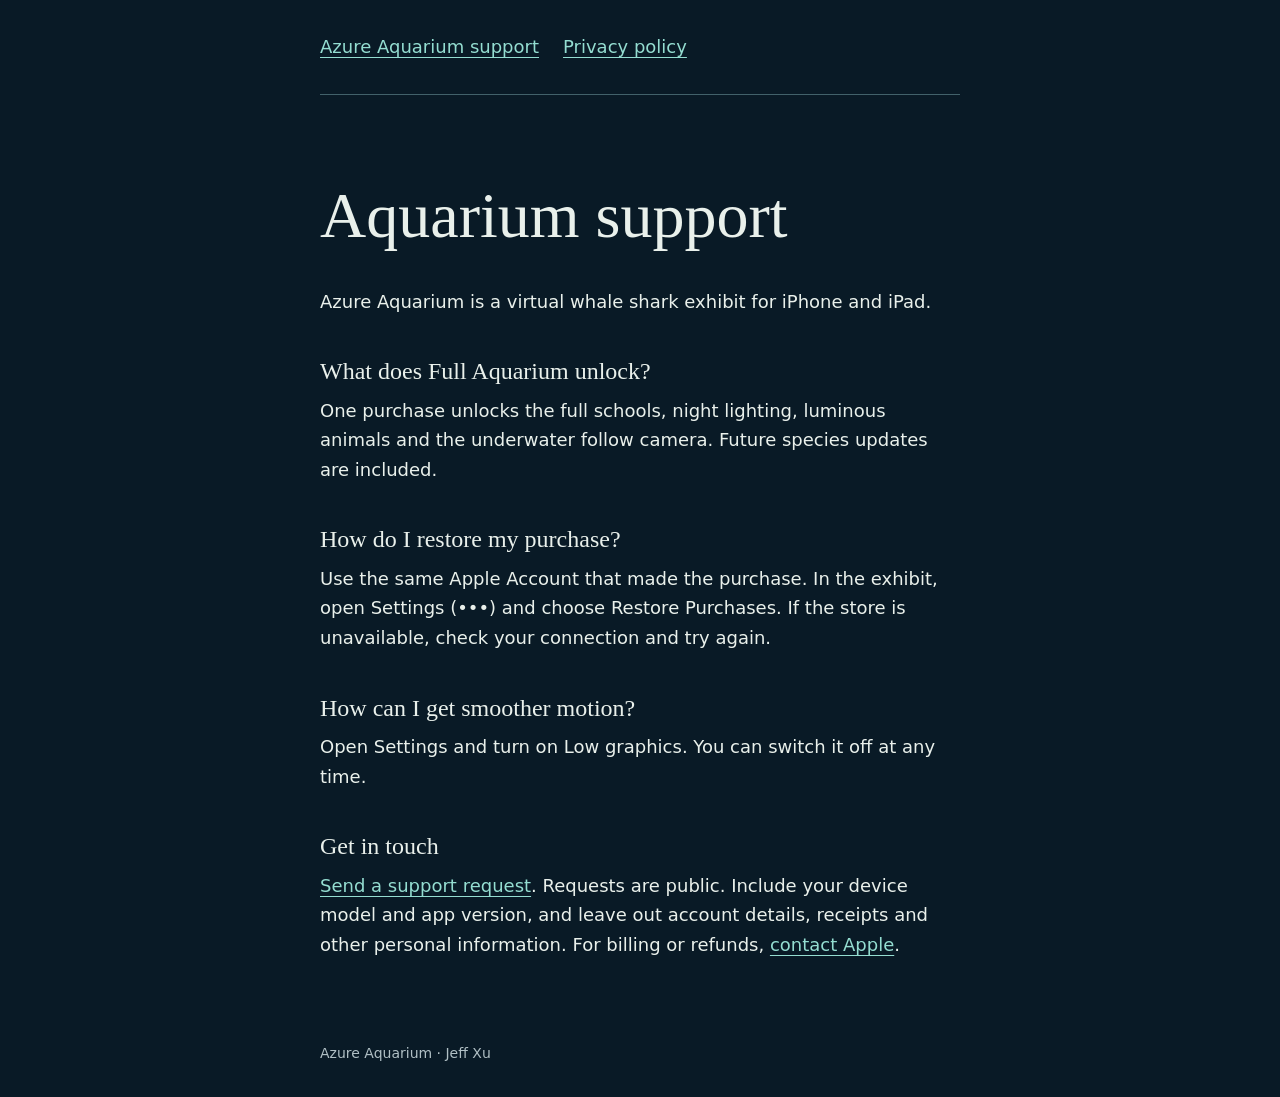
==== index.html @ ce45474d "Publish Azure Aquarium support and privacy policy" ====
<!doctype html>
<html lang="en"><head><meta charset="utf-8"><meta name="viewport" content="width=device-width, initial-scale=1"><title>Aquarium support · Azure Aquarium</title><link rel="stylesheet" href="style.css"></head><body><main><nav aria-label="Site"><a href="./">Azure Aquarium support</a><a href="privacy.html">Privacy policy</a></nav><h1>Aquarium support</h1><p>Azure Aquarium is a virtual whale shark exhibit for iPhone and iPad.</p>
<h2>What does Full Aquarium unlock?</h2><p>One purchase unlocks the full schools, night lighting, luminous animals and the underwater follow camera. Future species updates are included.</p>
<h2>How do I restore my purchase?</h2><p>Use the same Apple Account that made the purchase. In the exhibit, open Settings (•••) and choose Restore Purchases. If the store is unavailable, check your connection and try again.</p>
<h2>How can I get smoother motion?</h2><p>Open Settings and turn on Low graphics. You can switch it off at any time.</p>
<h2>Get in touch</h2><p><a href="https://github.com/hotxfj/azure-aquarium-support/issues/new">Send a support request</a>. Requests are public. Include your device model and app version, and leave out account details, receipts and other personal information. For billing or refunds, <a href="https://reportaproblem.apple.com/">contact Apple</a>.</p></main><footer>Azure Aquarium · Jeff Xu</footer></body></html>
---- style.css ----
*{box-sizing:border-box}html{color-scheme:dark}body{margin:0;background:#091a26;color:#e9f0eb;font:18px/1.65 system-ui,sans-serif}main,footer{max-width:43rem;margin:auto;padding:2rem 1.5rem}nav{display:flex;gap:1.5rem;padding-bottom:2rem;border-bottom:1px solid #42616a}a{color:#94ddd1;text-underline-offset:.2em}h1,h2{font-family:Georgia,serif;font-weight:500;line-height:1.2}h1{font-size:clamp(2.5rem,8vw,4rem);margin:1.3em 0 .5em}h2{font-size:1.5rem;margin:1.7em 0 .4em}p{margin:.4em 0 1em}footer{font-size:.875rem;color:#b0bfc4}a:focus-visible{outline:2px solid currentColor;outline-offset:4px}
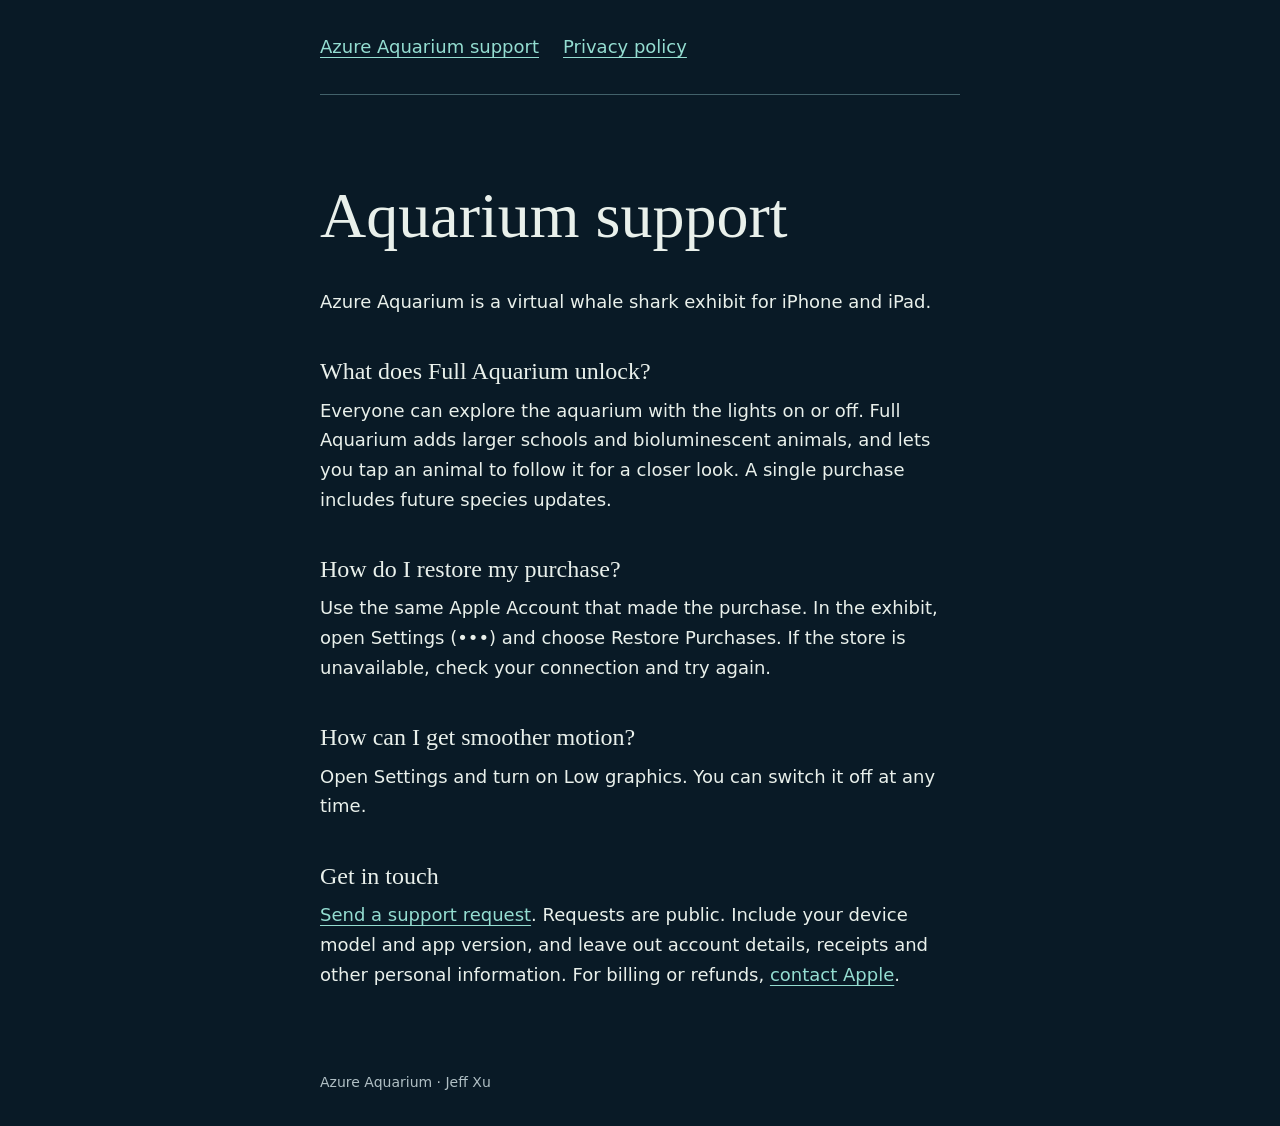
==== commit 9ed04591: "Clarify free lighting and the Full Aquarium purchase" ====
--- a/index.html
+++ b/index.html
@@ -1,6 +1,6 @@
 <!doctype html>
 <html lang="en"><head><meta charset="utf-8"><meta name="viewport" content="width=device-width, initial-scale=1"><title>Aquarium support · Azure Aquarium</title><link rel="stylesheet" href="style.css"></head><body><main><nav aria-label="Site"><a href="./">Azure Aquarium support</a><a href="privacy.html">Privacy policy</a></nav><h1>Aquarium support</h1><p>Azure Aquarium is a virtual whale shark exhibit for iPhone and iPad.</p>
-<h2>What does Full Aquarium unlock?</h2><p>One purchase unlocks the full schools, night lighting, luminous animals and the underwater follow camera. Future species updates are included.</p>
+<h2>What does Full Aquarium unlock?</h2><p>Everyone can explore the aquarium with the lights on or off. Full Aquarium adds larger schools and bioluminescent animals, and lets you tap an animal to follow it for a closer look. A single purchase includes future species updates.</p>
 <h2>How do I restore my purchase?</h2><p>Use the same Apple Account that made the purchase. In the exhibit, open Settings (•••) and choose Restore Purchases. If the store is unavailable, check your connection and try again.</p>
 <h2>How can I get smoother motion?</h2><p>Open Settings and turn on Low graphics. You can switch it off at any time.</p>
 <h2>Get in touch</h2><p><a href="https://github.com/hotxfj/azure-aquarium-support/issues/new">Send a support request</a>. Requests are public. Include your device model and app version, and leave out account details, receipts and other personal information. For billing or refunds, <a href="https://reportaproblem.apple.com/">contact Apple</a>.</p></main><footer>Azure Aquarium · Jeff Xu</footer></body></html>
